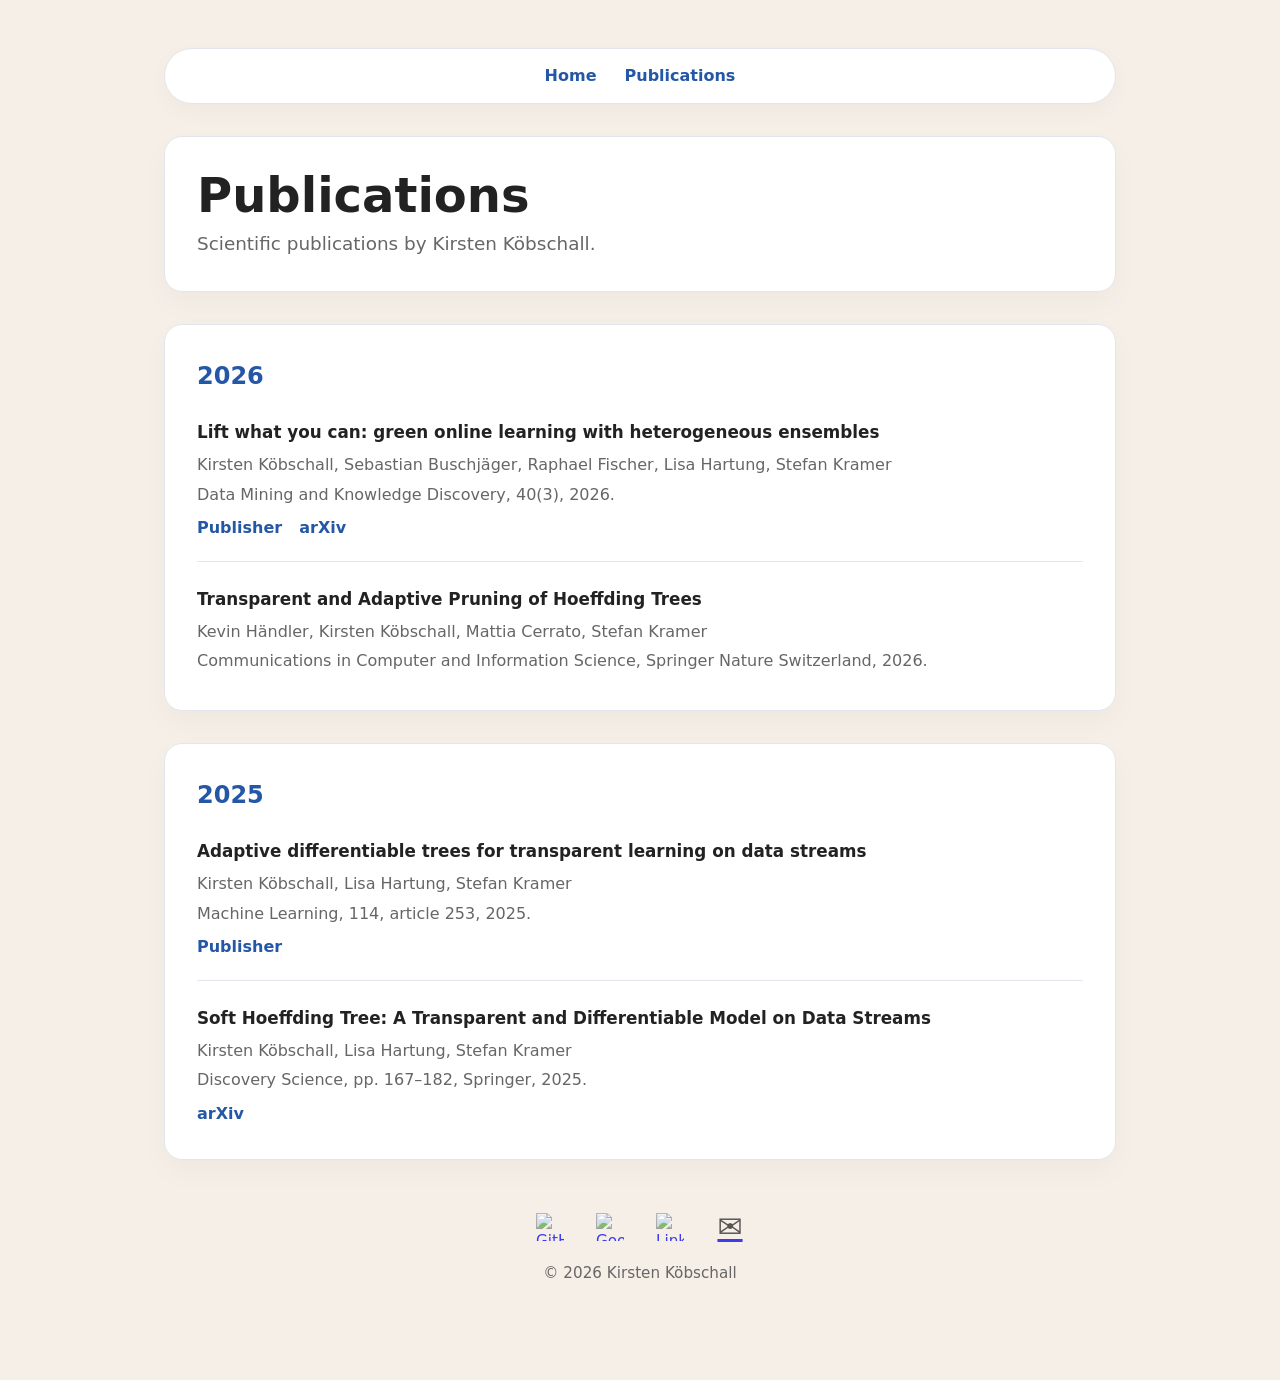
==== publications.html @ ad1de518 "Add publications" ====
<!DOCTYPE html>
<html lang="en">
<head>
  <meta charset="UTF-8" />
  <meta name="viewport" content="width=device-width, initial-scale=1.0" />

  <title>Publications | Kirsten Köbschall</title>

  <style>
    :root {
      --text: #222;
      --muted: #666;
      --accent: #2457a6;
      --background: #f6efe7;
      --card: #ffffff;
      --border: #e3e6ee;
    }

    * {
      box-sizing: border-box;
    }

    body {
      margin: 0;
      font-family: system-ui, -apple-system, BlinkMacSystemFont, "Segoe UI", sans-serif;
      line-height: 1.6;
      color: var(--text);
      background: var(--background);
    }

    .page {
      max-width: 1000px;
      margin: 0 auto;
      padding: 48px 24px 80px;
    }

    .menu {
      display: flex;
      justify-content: center;
      gap: 28px;
      margin-bottom: 32px;
      padding: 14px 24px;
      background: var(--card);
      border: 1px solid var(--border);
      border-radius: 999px;
      box-shadow: 0 8px 24px rgba(0, 0, 0, 0.03);
    }

    .menu a {
      color: var(--accent);
      text-decoration: none;
      font-weight: 600;
    }

    .menu a:hover {
      text-decoration: underline;
    }

    header,
    section {
      margin-bottom: 32px;
      padding: 32px;
      background: var(--card);
      border: 1px solid var(--border);
      border-radius: 18px;
      box-shadow: 0 12px 30px rgba(0, 0, 0, 0.03);
    }

    h1 {
      margin: 0 0 8px;
      font-size: clamp(2rem, 5vw, 3rem);
      line-height: 1.1;
    }

    h2 {
      margin-top: 0;
      margin-bottom: 24px;
      color: var(--accent);
      font-size: 1.5rem;
    }

    .subtitle {
      margin: 0;
      font-size: 1.15rem;
      color: var(--muted);
    }

    .publication {
      margin-bottom: 24px;
      padding-bottom: 20px;
      border-bottom: 1px solid var(--border);
    }

    .publication:last-child {
      border-bottom: none;
      margin-bottom: 0;
      padding-bottom: 0;
    }

    .publication-title {
      margin: 0 0 6px;
      font-weight: 700;
      font-size: 1.05rem;
    }

    .publication-authors,
    .publication-venue {
      margin: 4px 0;
      color: var(--muted);
    }

    .publication-links {
      margin-top: 8px;
    }

    .publication-links a {
      color: var(--accent);
      font-weight: 600;
      text-decoration: none;
      margin-right: 12px;
    }

    .publication-links a:hover {
      text-decoration: underline;
    }

    footer {
      margin-top: 48px;
      text-align: center;
      color: var(--muted);
      font-size: 0.95rem;
    }

    .footer-links {
      display: flex;
      justify-content: center;
      align-items: center;
      gap: 22px;
      margin-bottom: 14px;
    }

    .footer-links a {
      display: inline-flex;
      align-items: center;
      justify-content: center;
      width: 38px;
      height: 38px;
      opacity: 0.75;
      transition: opacity 0.2s ease, transform 0.2s ease;
    }

    .footer-links a:hover {
      opacity: 1;
      transform: translateY(-2px);
    }

    .footer-links img {
      width: 28px;
      height: 28px;
    }

    .email-icon {
      font-size: 30px;
      line-height: 1;
      color: #222;
    }

    @media (max-width: 700px) {
      .menu {
        gap: 18px;
        flex-wrap: wrap;
      }

      header,
      section {
        padding: 24px;
      }
    }
  </style>
</head>

<body>
  <main class="page">
    <nav class="menu">
      <a href="index.html">Home</a>
      <a href="publications.html">Publications</a>
    </nav>

    <header>
      <h1>Publications</h1>
      <p class="subtitle">Scientific publications by Kirsten Köbschall.</p>
    </header>

    <section>
      <h2>2026</h2>

      <article class="publication">
        <p class="publication-title">
          Lift what you can: green online learning with heterogeneous ensembles
        </p>
        <p class="publication-authors">
          Kirsten Köbschall, Sebastian Buschjäger, Raphael Fischer, Lisa Hartung, Stefan Kramer
        </p>
        <p class="publication-venue">
          Data Mining and Knowledge Discovery, 40(3), 2026.
        </p>
        <div class="publication-links">
          <a href="https://link.springer.com/article/10.1007/s10618-026-01200-3" target="_blank" rel="noopener noreferrer">Publisher</a>
          <a href="https://arxiv.org/abs/2509.18962" target="_blank" rel="noopener noreferrer">arXiv</a>
        </div>
      </article>

      <article class="publication">
        <p class="publication-title">
          Transparent and Adaptive Pruning of Hoeffding Trees
        </p>
        <p class="publication-authors">
          Kevin Händler, Kirsten Köbschall, Mattia Cerrato, Stefan Kramer
        </p>
        <p class="publication-venue">
          Communications in Computer and Information Science, Springer Nature Switzerland, 2026.
        </p>
      </article>
    </section>

    <section>
      <h2>2025</h2>

      <article class="publication">
        <p class="publication-title">
          Adaptive differentiable trees for transparent learning on data streams
        </p>
        <p class="publication-authors">
          Kirsten Köbschall, Lisa Hartung, Stefan Kramer
        </p>
        <p class="publication-venue">
          Machine Learning, 114, article 253, 2025.
        </p>
        <div class="publication-links">
          <a href="https://link.springer.com/article/10.1007/s10994-025-06906-x" target="_blank" rel="noopener noreferrer">Publisher</a>
        </div>
      </article>

      <article class="publication">
        <p class="publication-title">
          Soft Hoeffding Tree: A Transparent and Differentiable Model on Data Streams
        </p>
        <p class="publication-authors">
          Kirsten Köbschall, Lisa Hartung, Stefan Kramer
        </p>
        <p class="publication-venue">
          Discovery Science, pp. 167–182, Springer, 2025.
        </p>
        <div class="publication-links">
          <a href="https://arxiv.org/abs/2411.04812" target="_blank" rel="noopener noreferrer">arXiv</a>
        </div>
      </article>
    </section>

    <footer>
      <div class="footer-links">
        <a href="https://github.com/kirstenml" target="_blank" rel="noopener noreferrer" aria-label="GitHub">
          <img src="https://cdn.jsdelivr.net/npm/simple-icons@v11/icons/github.svg" alt="GitHub" />
        </a>

        <a href="https://scholar.google.com/citations?hl=de&user=6KMESOwAAAAJ" target="_blank" rel="noopener noreferrer" aria-label="Google Scholar">
          <img src="https://cdn.jsdelivr.net/npm/simple-icons@v11/icons/googlescholar.svg" alt="Google Scholar" />
        </a>

        <a href="https://www.linkedin.com/in/kirsten-k%C3%B6bschall-709839232/" target="_blank" rel="noopener noreferrer" aria-label="LinkedIn">
          <img src="https://cdn.jsdelivr.net/npm/simple-icons@v11/icons/linkedin.svg" alt="LinkedIn" />
        </a>

        <a href="mailto:koebschall@uni-mainz.de" aria-label="Email">
          <span class="email-icon">✉</span>
        </a>
      </div>

      <p>© 2026 Kirsten Köbschall</p>
    </footer>
  </main>
</body>
</html>
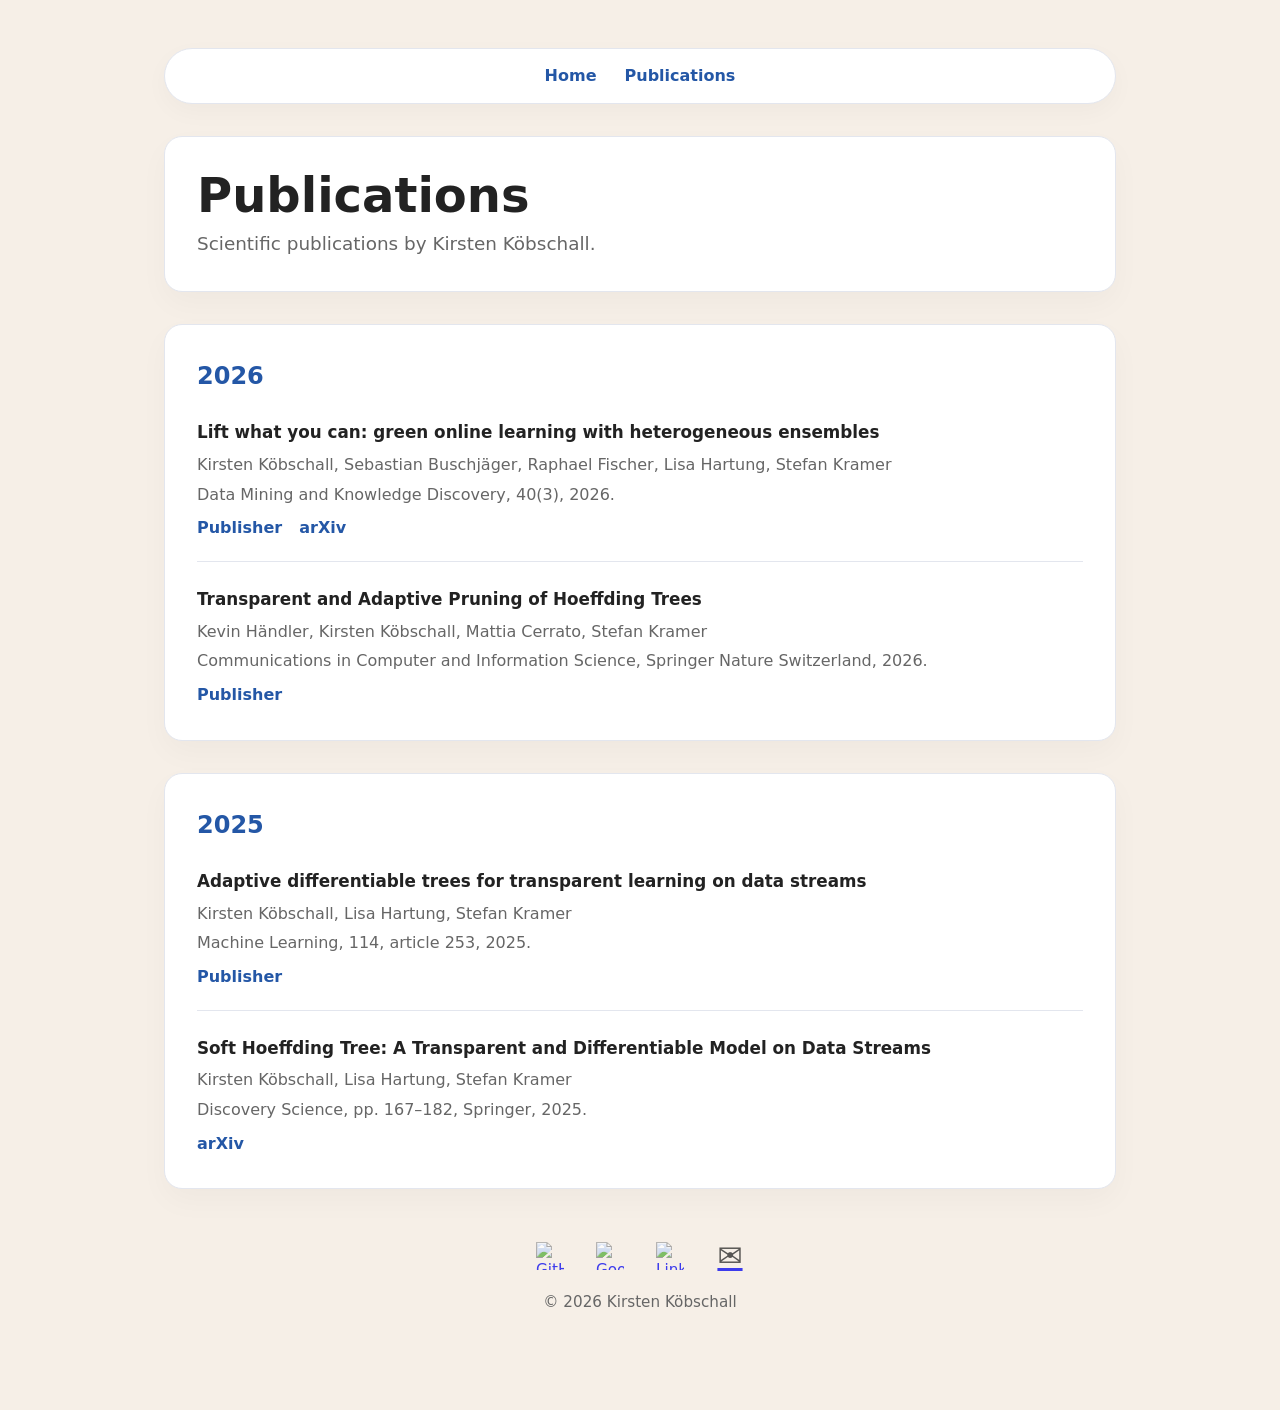
==== commit bb3fbdd6: "link to tempXAI paper" ====
--- a/publications.html
+++ b/publications.html
@@ -220,6 +220,9 @@
         <p class="publication-venue">
           Communications in Computer and Information Science, Springer Nature Switzerland, 2026.
         </p>
+		<div class="publication-links">
+          <a href="https://link.springer.com/chapter/10.1007/978-3-032-19105-2_30" target="_blank" rel="noopener noreferrer">Publisher</a>
+        </div>
       </article>
     </section>
 
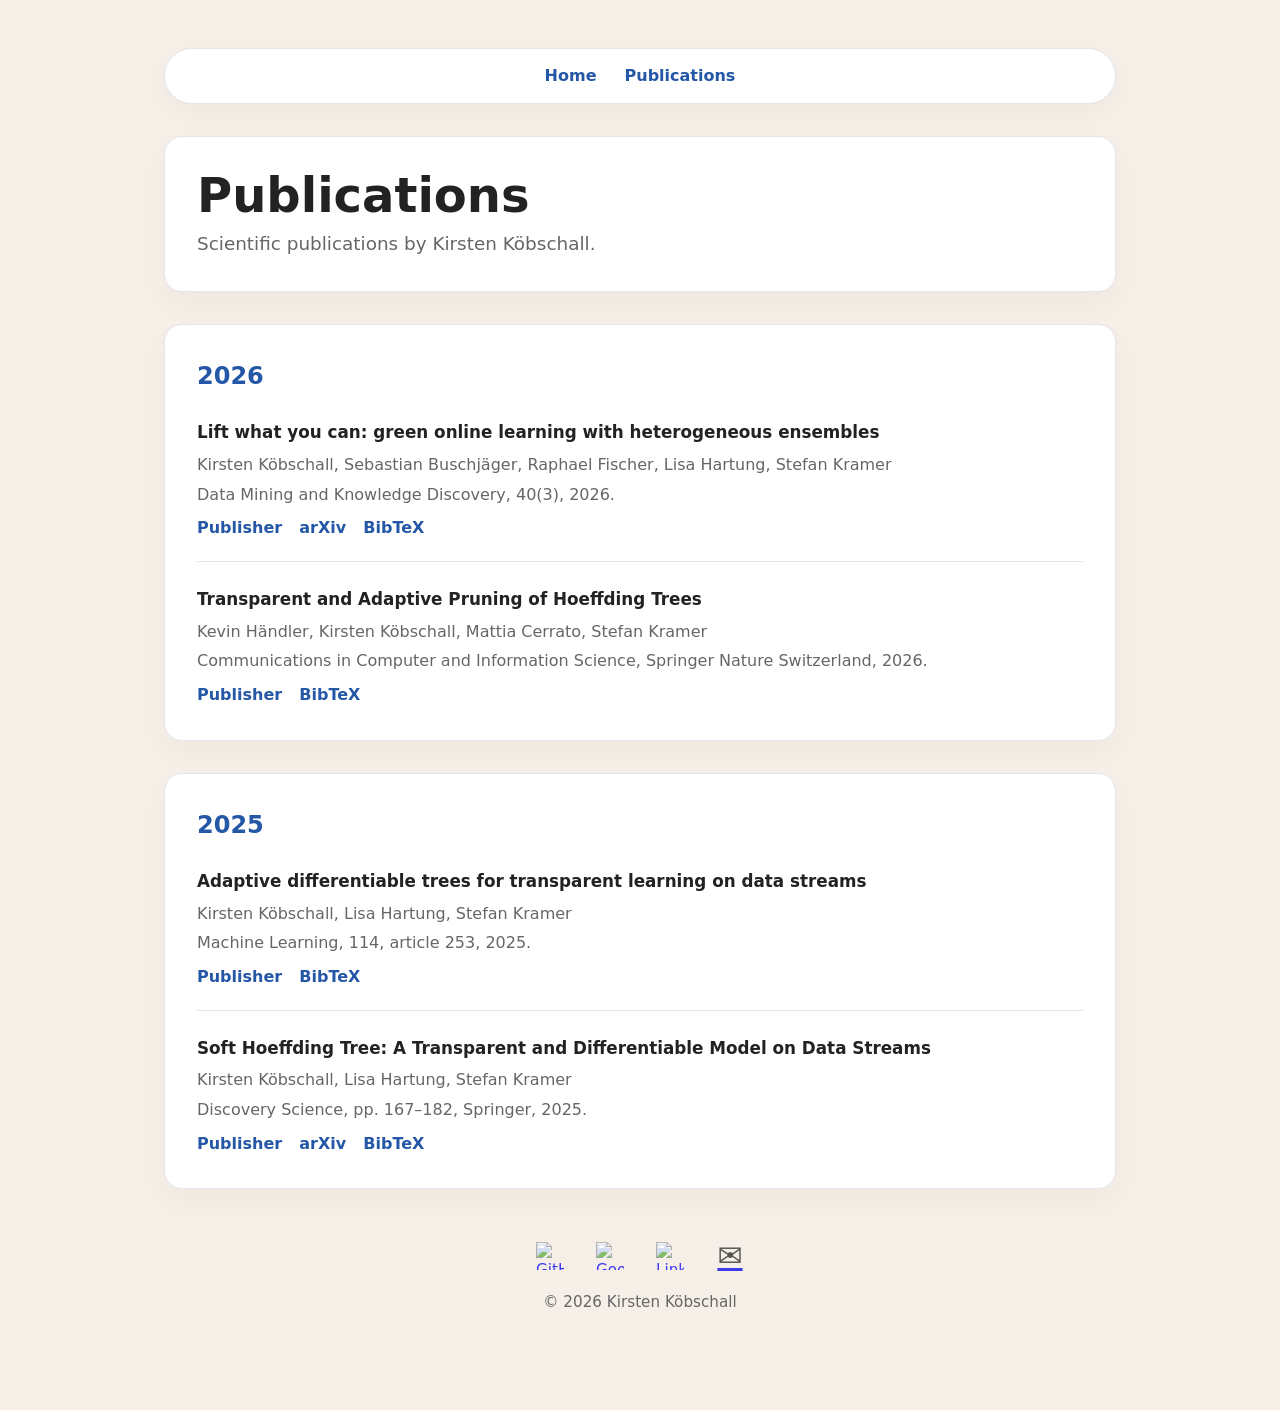
==== commit a96d5222: "Add bibtex" ====
--- a/publications.html
+++ b/publications.html
@@ -124,6 +124,86 @@
       text-decoration: underline;
     }
 
+
+    .bibtex-button {
+      border: none;
+      background: none;
+      color: var(--accent);
+      font: inherit;
+      font-weight: 600;
+      cursor: pointer;
+      padding: 0;
+      margin-right: 12px;
+    }
+
+    .bibtex-button:hover {
+      text-decoration: underline;
+    }
+
+    .bibtex-modal {
+      display: none;
+      position: fixed;
+      inset: 0;
+      z-index: 1000;
+      align-items: center;
+      justify-content: center;
+      padding: 24px;
+      background: rgba(0, 0, 0, 0.35);
+    }
+
+    .bibtex-modal.is-open {
+      display: flex;
+    }
+
+    .bibtex-box {
+      width: min(720px, 100%);
+      max-height: 80vh;
+      overflow: auto;
+      padding: 24px;
+      background: var(--card);
+      border: 1px solid var(--border);
+      border-radius: 18px;
+      box-shadow: 0 18px 45px rgba(0, 0, 0, 0.18);
+    }
+
+    .bibtex-header {
+      display: flex;
+      align-items: center;
+      justify-content: space-between;
+      gap: 16px;
+      margin-bottom: 16px;
+    }
+
+    .bibtex-header h2 {
+      margin: 0;
+    }
+
+    .bibtex-close {
+      border: none;
+      background: transparent;
+      font-size: 1.8rem;
+      line-height: 1;
+      cursor: pointer;
+      color: var(--muted);
+    }
+
+    .bibtex-close:hover {
+      color: var(--text);
+    }
+
+    .bibtex-content {
+      margin: 0;
+      padding: 18px;
+      overflow-x: auto;
+      white-space: pre;
+      font-family: ui-monospace, SFMono-Regular, Menlo, Monaco, Consolas, "Liberation Mono", monospace;
+      font-size: 0.9rem;
+      line-height: 1.5;
+      background: #f7f7f7;
+      border: 1px solid var(--border);
+      border-radius: 12px;
+    }
+
     footer {
       margin-top: 48px;
       text-align: center;
@@ -207,6 +287,7 @@
         <div class="publication-links">
           <a href="https://link.springer.com/article/10.1007/s10618-026-01200-3" target="_blank" rel="noopener noreferrer">Publisher</a>
           <a href="https://arxiv.org/abs/2509.18962" target="_blank" rel="noopener noreferrer">arXiv</a>
+          <button type="button" class="bibtex-button" data-bibtex-target="bibtex-lift">BibTeX</button>
         </div>
       </article>
 
@@ -222,6 +303,7 @@
         </p>
 		<div class="publication-links">
           <a href="https://link.springer.com/chapter/10.1007/978-3-032-19105-2_30" target="_blank" rel="noopener noreferrer">Publisher</a>
+          <button type="button" class="bibtex-button" data-bibtex-target="bibtex-pruning">BibTeX</button>
         </div>
       </article>
     </section>
@@ -241,6 +323,7 @@
         </p>
         <div class="publication-links">
           <a href="https://link.springer.com/article/10.1007/s10994-025-06906-x" target="_blank" rel="noopener noreferrer">Publisher</a>
+          <button type="button" class="bibtex-button" data-bibtex-target="bibtex-adaptive-trees">BibTeX</button>
         </div>
       </article>
 
@@ -255,10 +338,113 @@
           Discovery Science, pp. 167–182, Springer, 2025.
         </p>
         <div class="publication-links">
+		  <a href="https://link.springer.com/chapter/10.1007/978-3-031-78977-9_11" target="_blank" rel="noopener noreferrer">Publisher</a>
           <a href="https://arxiv.org/abs/2411.04812" target="_blank" rel="noopener noreferrer">arXiv</a>
+          <button type="button" class="bibtex-button" data-bibtex-target="bibtex-soft-hoeffding">BibTeX</button>
         </div>
       </article>
     </section>
+
+
+    <div class="bibtex-modal" id="bibtex-modal" aria-hidden="true">
+      <div class="bibtex-box" role="dialog" aria-modal="true" aria-labelledby="bibtex-title">
+        <div class="bibtex-header">
+          <h2 id="bibtex-title">BibTeX</h2>
+          <button type="button" class="bibtex-close" aria-label="Close BibTeX">&times;</button>
+        </div>
+        <pre class="bibtex-content" id="bibtex-content"></pre>
+      </div>
+    </div>
+
+    <template id="bibtex-soft-hoeffding">@InProceedings{10.1007/978-3-031-78977-9_11,
+    author      =   "K{\"o}bschall, Kirsten and Hartung, Lisa and Kramer, Stefan",
+    title       =   "Soft Hoeffding Tree: A Transparent and Differentiable Model on Data Streams",
+    booktitle   =   "Discovery Science",
+    year        =   "2025",
+    publisher   =   "Springer Nature Switzerland",
+    address     =   "Cham",
+    pages       =   "167--182",
+    isbn        =   "978-3-031-78977-9"
+}</template>
+
+    <template id="bibtex-adaptive-trees">@article{10.1007/s10994-025-06906-x,
+  title         =   "Adaptive differentiable trees for transparent learning on data streams",
+  author        =   "K{\"o}bschall, Kirsten and Hartung, Lisa and Kramer, Stefan",
+  journal       =   "Machine Learning",
+  publisher     =   "Springer Science and Business Media LLC",
+  doi           =   "10.1007/s10994-025-06906-x",
+  volume        =   114,
+  number        =   11,
+  year          =   2025
+}</template>
+
+    <template id="bibtex-lift">@article{koebschall2026liftcangreenonline,
+  author  = {K{\"o}bschall, Kirsten and Buschj{\"a}ger, Sebastian and Fischer, Raphael and Hartung, Lisa and Kramer, Stefan},
+  title   = {Lift what you can: green online learning with heterogeneous ensembles},
+  journal = {Data Mining and Knowledge Discovery},
+  year    = {2026},
+  volume  = {40},
+  number  = {3},
+  eid     = {32},
+  doi     = {10.1007/s10618-026-01200-3},
+  issn    = {1573-756X},
+}</template>
+
+    <template id="bibtex-pruning">@InProceedings{10.1007/978-3-032-19105-2_30,
+author="H{\"a}ndler, Kevin
+and K{\"o}bschall, Kirsten
+and Cerrato, Mattia
+and Kramer, Stefan",
+title="Transparent and Adaptive Pruning of Hoeffding Trees",
+booktitle="Machine Learning and Principles and Practice of Knowledge Discovery in Databases",
+year="2026",
+publisher="Springer Nature Switzerland",
+address="Cham",
+pages="428--441",
+isbn="978-3-032-19105-2"
+}</template>
+
+    <script>
+      const modal = document.getElementById("bibtex-modal");
+      const bibtexContent = document.getElementById("bibtex-content");
+      const closeButton = document.querySelector(".bibtex-close");
+
+      function openBibTeX(templateId) {
+        const template = document.getElementById(templateId);
+        if (!template) return;
+
+        bibtexContent.textContent = template.innerHTML.trim();
+        modal.classList.add("is-open");
+        modal.setAttribute("aria-hidden", "false");
+        closeButton.focus();
+      }
+
+      function closeBibTeX() {
+        modal.classList.remove("is-open");
+        modal.setAttribute("aria-hidden", "true");
+        bibtexContent.textContent = "";
+      }
+
+      document.querySelectorAll(".bibtex-button").forEach((button) => {
+        button.addEventListener("click", () => {
+          openBibTeX(button.dataset.bibtexTarget);
+        });
+      });
+
+      closeButton.addEventListener("click", closeBibTeX);
+
+      modal.addEventListener("click", (event) => {
+        if (event.target === modal) {
+          closeBibTeX();
+        }
+      });
+
+      document.addEventListener("keydown", (event) => {
+        if (event.key === "Escape" && modal.classList.contains("is-open")) {
+          closeBibTeX();
+        }
+      });
+    </script>
 
     <footer>
       <div class="footer-links">
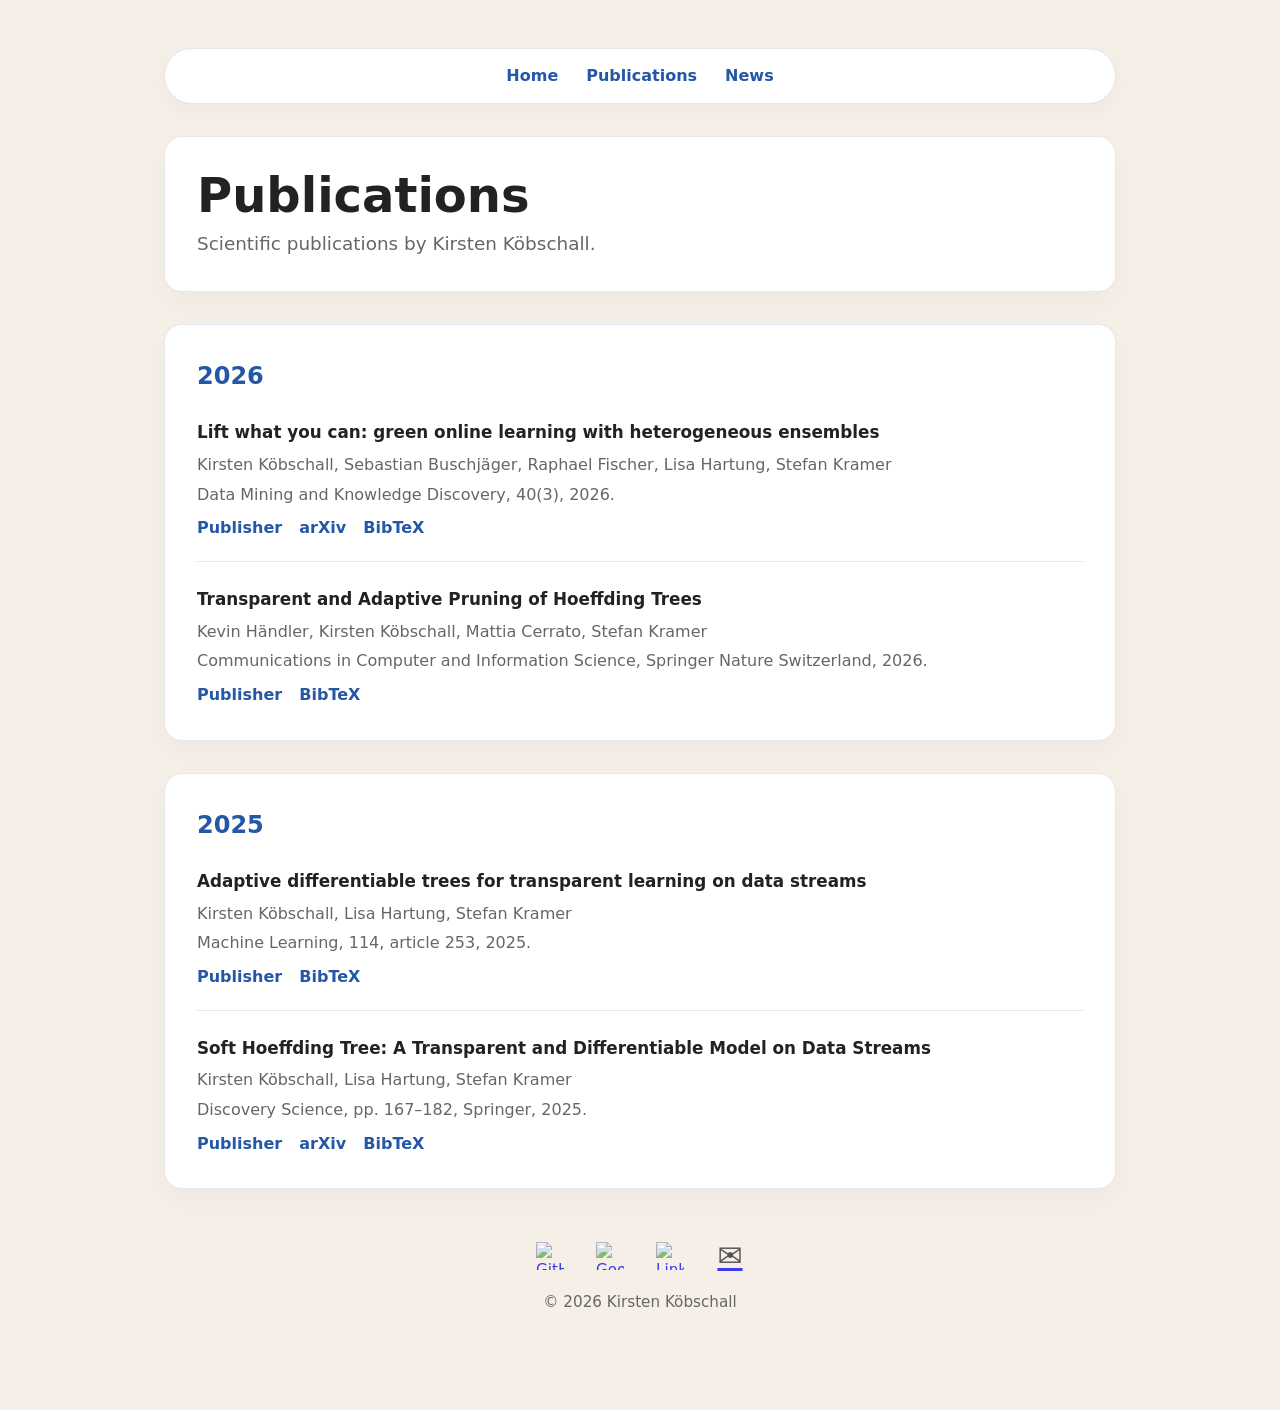
==== commit 664fe401: "add news link" ====
--- a/publications.html
+++ b/publications.html
@@ -189,6 +189,37 @@
 
     .bibtex-close:hover {
       color: var(--text);
+    }
+
+    .bibtex-actions {
+      display: flex;
+      align-items: center;
+      gap: 12px;
+    }
+
+    .bibtex-copy {
+      display: inline-flex;
+      align-items: center;
+      justify-content: center;
+      width: 34px;
+      height: 34px;
+      border: 1px solid var(--border);
+      border-radius: 10px;
+      background: #f7f7f7;
+      color: var(--text);
+      cursor: pointer;
+      font-size: 1.05rem;
+      line-height: 1;
+      transition: background 0.2s ease, transform 0.2s ease;
+    }
+
+    .bibtex-copy:hover {
+      background: #eeeeee;
+      transform: translateY(-1px);
+    }
+
+    .bibtex-copy.copied {
+      color: var(--accent);
     }
 
     .bibtex-content {
@@ -264,6 +295,7 @@
     <nav class="menu">
       <a href="index.html">Home</a>
       <a href="publications.html">Publications</a>
+	  <a href="news.html">News</a>
     </nav>
 
     <header>
@@ -350,7 +382,10 @@
       <div class="bibtex-box" role="dialog" aria-modal="true" aria-labelledby="bibtex-title">
         <div class="bibtex-header">
           <h2 id="bibtex-title">BibTeX</h2>
-          <button type="button" class="bibtex-close" aria-label="Close BibTeX">&times;</button>
+          <div class="bibtex-actions">
+            <button type="button" class="bibtex-copy" aria-label="Copy BibTeX" title="Copy BibTeX">⧉</button>
+            <button type="button" class="bibtex-close" aria-label="Close BibTeX">&times;</button>
+          </div>
         </div>
         <pre class="bibtex-content" id="bibtex-content"></pre>
       </div>
@@ -408,12 +443,15 @@
       const modal = document.getElementById("bibtex-modal");
       const bibtexContent = document.getElementById("bibtex-content");
       const closeButton = document.querySelector(".bibtex-close");
+      const copyButton = document.querySelector(".bibtex-copy");
 
       function openBibTeX(templateId) {
         const template = document.getElementById(templateId);
         if (!template) return;
 
         bibtexContent.textContent = template.innerHTML.trim();
+        copyButton.textContent = "⧉";
+        copyButton.classList.remove("copied");
         modal.classList.add("is-open");
         modal.setAttribute("aria-hidden", "false");
         closeButton.focus();
@@ -423,6 +461,32 @@
         modal.classList.remove("is-open");
         modal.setAttribute("aria-hidden", "true");
         bibtexContent.textContent = "";
+        copyButton.textContent = "⧉";
+        copyButton.classList.remove("copied");
+      }
+
+      async function copyBibTeX() {
+        const text = bibtexContent.textContent;
+        if (!text) return;
+
+        try {
+          await navigator.clipboard.writeText(text);
+        } catch (error) {
+          const temporaryTextArea = document.createElement("textarea");
+          temporaryTextArea.value = text;
+          document.body.appendChild(temporaryTextArea);
+          temporaryTextArea.select();
+          document.execCommand("copy");
+          document.body.removeChild(temporaryTextArea);
+        }
+
+        copyButton.textContent = "✓";
+        copyButton.classList.add("copied");
+
+        window.setTimeout(() => {
+          copyButton.textContent = "⧉";
+          copyButton.classList.remove("copied");
+        }, 1400);
       }
 
       document.querySelectorAll(".bibtex-button").forEach((button) => {
@@ -432,6 +496,7 @@
       });
 
       closeButton.addEventListener("click", closeBibTeX);
+      copyButton.addEventListener("click", copyBibTeX);
 
       modal.addEventListener("click", (event) => {
         if (event.target === modal) {
